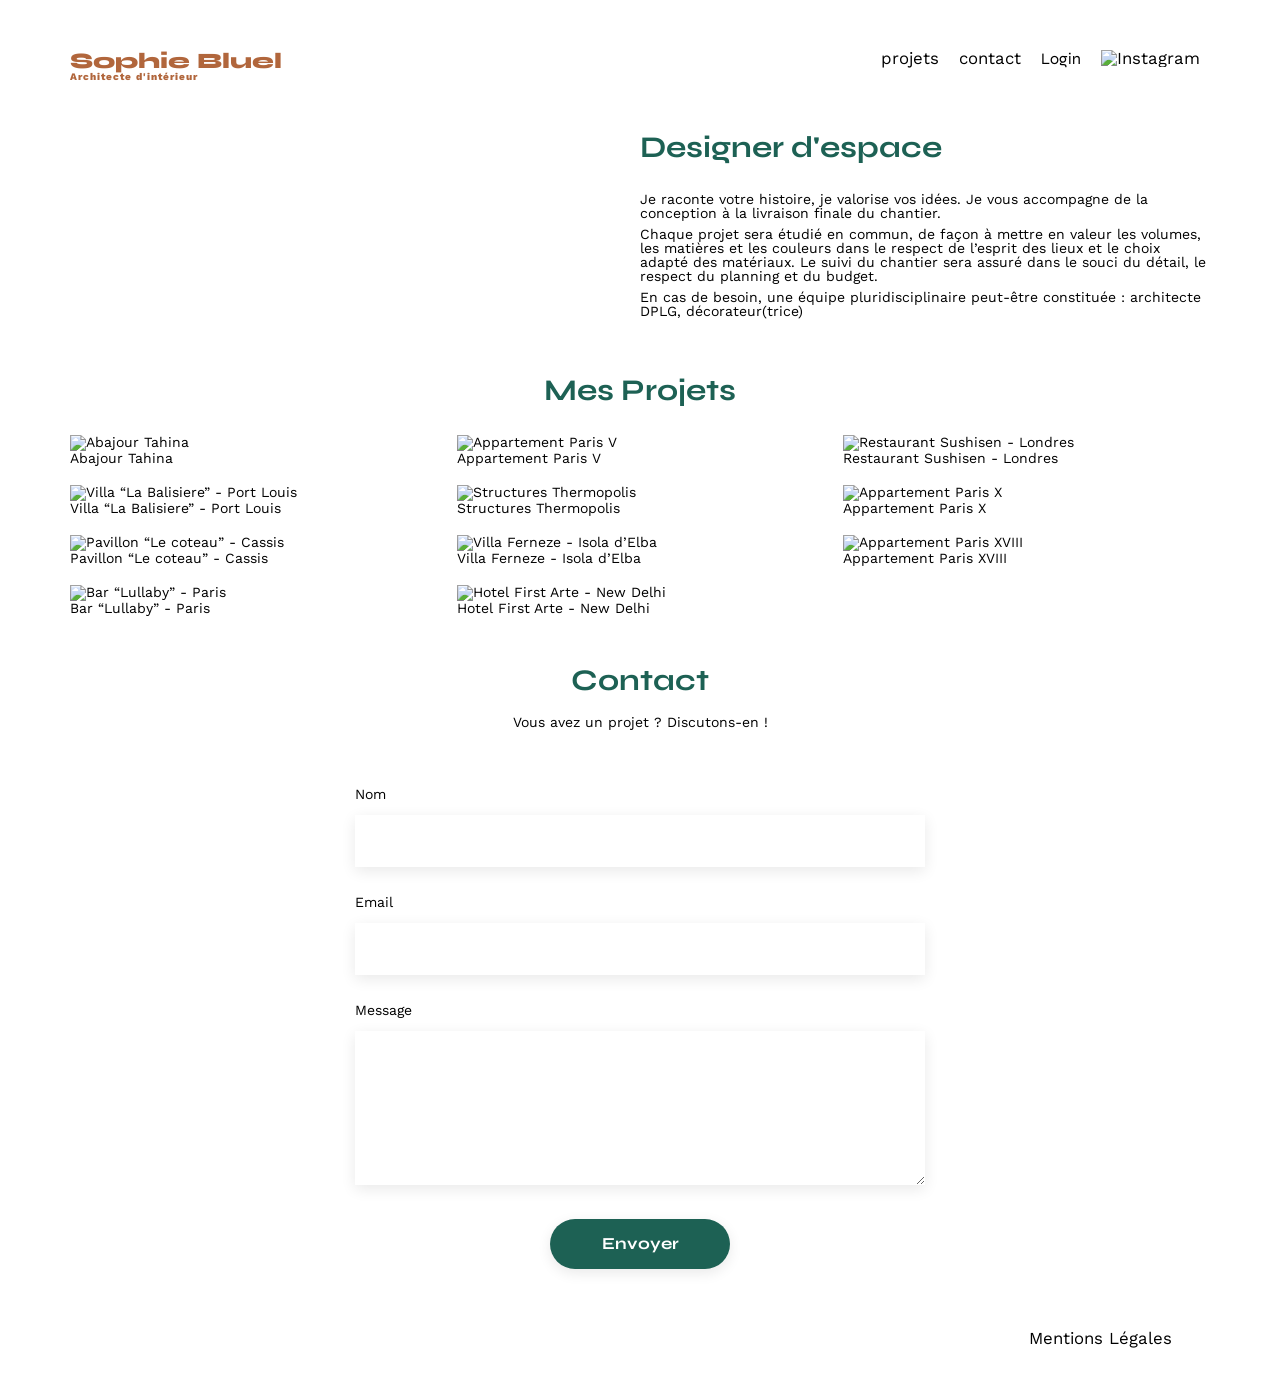
==== FrontEnd/index.html @ 1c9aee9c "first commit" ====
<!DOCTYPE html>
<html lang="fr">

<head>
	<meta charset="UTF-8">
	<title>Sophie Bluel - Architecte d'intérieur</title>
	<meta name="viewport" content="width=device-width, initial-scale=1.0">
	<link rel="preconnect" href="https://fonts.googleapis.com">
	<link rel="preconnect" href="https://fonts.gstatic.com" crossorigin>
	<link href="https://fonts.googleapis.com/css2?family=Syne:wght@700;800&family=Work+Sans&display=swap"
		rel="stylesheet">
	<link rel="stylesheet" href="https://cdnjs.cloudflare.com/ajax/libs/font-awesome/6.5.0/css/all.min.css">
	<meta name="description" content="">
	<link rel="stylesheet" href="./assets/style.css">
</head>

<body>
	<header>
		<h1>Sophie Bluel <span>Architecte d'intérieur</span></h1>
		<nav>
			<ul>
				<li>projets</li>
				<li>contact</li>
				<li><a href="connexion.html">Login</a></li>
				<li><img src="./assets/icons/instagram.png" alt="Instagram"></li>
			</ul>
		</nav>
	</header>
	<main>
		<section id="introduction">
			<figure>
				<img src="./assets/images/sophie-bluel.png" alt="">
			</figure>
			<article>
				<h2>Designer d'espace</h2>
				<p>Je raconte votre histoire, je valorise vos idées. Je vous accompagne de la conception à la livraison
					finale du chantier.</p>
				<p>Chaque projet sera étudié en commun, de façon à mettre en valeur les volumes, les matières et les
					couleurs dans le respect de l’esprit des lieux et le choix adapté des matériaux. Le suivi du
					chantier sera assuré dans le souci du détail, le respect du planning et du budget.</p>
				<p>En cas de besoin, une équipe pluridisciplinaire peut-être constituée : architecte DPLG,
					décorateur(trice)</p>
			</article>
		</section>
		<section id="portfolio">
			<div class="portfolio-title">
				<h2>Mes Projets</h2>
				<button class="edit-btn">
					<i class="fa-regular fa-pen-to-square"></i>
					<span>Modifier</span>
				</button>
			</div>
			<div class="gallery">
				<figure>
					<img src="assets/images/abajour-tahina.png" alt="Abajour Tahina">
					<figcaption>Abajour Tahina</figcaption>
				</figure>
				<figure>
					<img src="assets/images/appartement-paris-v.png" alt="Appartement Paris V">
					<figcaption>Appartement Paris V</figcaption>
				</figure>
				<figure>
					<img src="assets/images/restaurant-sushisen-londres.png" alt="Restaurant Sushisen - Londres">
					<figcaption>Restaurant Sushisen - Londres</figcaption>
				</figure>
				<figure>
					<img src="assets/images/la-balisiere.png" alt="Villa “La Balisiere” - Port Louis">
					<figcaption>Villa “La Balisiere” - Port Louis</figcaption>
				</figure>
				<figure>
					<img src="assets/images/structures-thermopolis.png" alt="Structures Thermopolis">
					<figcaption>Structures Thermopolis</figcaption>
				</figure>
				<figure>
					<img src="assets/images/appartement-paris-x.png" alt="Appartement Paris X">
					<figcaption>Appartement Paris X</figcaption>
				</figure>
				<figure>
					<img src="assets/images/le-coteau-cassis.png" alt="Pavillon “Le coteau” - Cassis">
					<figcaption>Pavillon “Le coteau” - Cassis</figcaption>
				</figure>
				<figure>
					<img src="assets/images/villa-ferneze.png" alt="Villa Ferneze - Isola d’Elba">
					<figcaption>Villa Ferneze - Isola d’Elba</figcaption>
				</figure>
				<figure>
					<img src="assets/images/appartement-paris-xviii.png" alt="Appartement Paris XVIII">
					<figcaption>Appartement Paris XVIII</figcaption>
				</figure>
				<figure>
					<img src="assets/images/bar-lullaby-paris.png" alt="Bar “Lullaby” - Paris">
					<figcaption>Bar “Lullaby” - Paris</figcaption>
				</figure>
				<figure>
					<img src="assets/images/hotel-first-arte-new-delhi.png" alt="Hotel First Arte - New Delhi">
					<figcaption>Hotel First Arte - New Delhi</figcaption>
				</figure>
			</div>
		</section>
		<section id="contact">
			<h2>Contact</h2>
			<p>Vous avez un projet ? Discutons-en !</p>
			<form action="#" method="post">
				<label for="name">Nom</label>
				<input type="text" name="name" id="name">
				<label for="email">Email</label>
				<input type="email" name="email" id="email">
				<label for="message">Message</label>
				<textarea name="message" id="message" cols="30" rows="10"></textarea>
				<input type="submit" value="Envoyer">
			</form>
		</section>

		<aside id="modal" class="modal" aria-hidden="true" role="dialog" aria-labelledby="titlemodal">
			<div class="modal-wrapper js-modal-stop">
				<button class="close-modal"><i class="fa-solid fa-xmark"></i></button>

				<div id="modal-gallery-view">
					<h3 id="titlemodal">Galerie photo</h3>
					<div class="modal-gallery"></div>
					<hr>
					<button class="btn-add-photo">Ajouter une photo</button>
				</div>


				<div id="modal-add-view">
					<div class="modal-view-back">
						<i class="fa-solid fa-arrow-left btn-back"></i>
					</div>
					<h3>Ajout photo</h3>
					<form id="add-work">
						<div class="upload-container">
							<div id="drop-zone">
								<i class="fa-regular fa-image"></i>
								<label for="file-upload" class="label-file">+ Ajouter photo</label>
								<input type="file" id="file-upload" name="image" accept="image/png, image/jpeg" hidden>
								<p>jpg, png : 4mo max</p>
								<img id="image-preview" src="#" alt="Aperçu">
							</div>
						</div>
						<div class="input-group">
							<label for="title">Titre</label>
							<input type="text" name="title" id="form-title" required>
						</div>
						<div class="input-group">
							<label for="category">Catégorie</label>
							<select name="category" id="form-category" required>
								<option value=""></option>
							</select>
						</div>
						<hr>
						<button type="submit" class="btn-validate" disabled>Valider</button>
					</form>
				</div>
			</div>
		</aside>
	</main>

	<footer>
		<nav>
			<ul>
				<li>Mentions Légales</li>
			</ul>
		</nav>
	</footer>

	<script src="script.js"></script>
</body>

</html>
---- FrontEnd/assets/style.css ----
/* http://meyerweb.com/eric/tools/css/reset/
   v2.0 | 20110126
   License: none (public domain)
*/

html,
body,
div,
span,
applet,
object,
iframe,
h1,
h2,
h3,
h4,
h5,
h6,
p,
blockquote,
pre,
a,
abbr,
acronym,
address,
big,
cite,
code,
del,
dfn,
em,
img,
ins,
kbd,
q,
s,
samp,
small,
strike,
strong,
sub,
sup,
tt,
var,
b,
u,
i,
center,
dl,
dt,
dd,
ol,
ul,
li,
fieldset,
form,
label,
legend,
table,
caption,
tbody,
tfoot,
thead,
tr,
th,
td,
article,
aside,
canvas,
details,
embed,
figure,
figcaption,
footer,
header,
hgroup,
menu,
nav,
output,
ruby,
section,
summary,
time,
mark,
audio,
video {
	margin: 0;
	padding: 0;
	border: 0;
	font-size: 100%;
	font: inherit;
	vertical-align: baseline;
}

/* HTML5 display-role reset for older browsers */
article,
aside,
details,
figcaption,
figure,
footer,
header,
hgroup,
menu,
nav,
section {
	display: block;
}

body {
	line-height: 1;
}

ol,
ul {
	list-style: none;
}

blockquote,
q {
	quotes: none;
}

blockquote:before,
blockquote:after,
q:before,
q:after {
	content: '';
	content: none;
}

table {
	border-collapse: collapse;
	border-spacing: 0;
}

/** end reset css**/
body {
	max-width: 1140px;
	margin: auto;
	font-family: 'Work Sans';
	font-size: 14px;
}

header {
	display: flex;
	justify-content: space-between;
	margin: 50px 0
}

section {
	margin: 50px 0
}

h1 {
	display: flex;
	flex-direction: column;
	font-family: 'Syne';
	font-size: 22px;
	font-weight: 800;
	color: #B1663C
}

h1>span {
	font-family: 'Work Sans';
	font-size: 10px;
	letter-spacing: 0.1em;
	;
}

h2 {
	font-family: 'Syne';
	font-weight: 700;
	font-size: 30px;
	color: #1D6154
}

nav ul {
	display: flex;
	align-items: center;
	list-style-type: none;

}

nav li {
	padding: 0 10px;
	font-size: 1.2em;
}

li:hover {
	color: #B1663C;
}

nav ul li a {
	text-decoration: none;
	font-family: 'Syne';
	font-weight: 400;
	font-size: 16px;
	color: #000000;
}

nav ul li a:hover {
	color: #B1663C;
}

#introduction {
	display: flex;
	align-items: center;
}

#introduction figure {
	flex: 1
}

#introduction img {
	display: block;
	margin: auto;
	width: 80%;
}

#introduction article {
	flex: 1
}

#introduction h2 {
	margin-bottom: 1em;
}

#introduction p {
	margin-bottom: 0.5em;
}

#portfolio h2 {
	text-align: center;
	margin-bottom: 1em;
}

.gallery {
	width: 100%;
	display: grid;
	grid-template-columns: 1fr 1fr 1fr;
	grid-column-gap: 20px;
	grid-row-gap: 20px;
}

.gallery img {
	width: 100%;

}

#contact {
	width: 50%;
	margin: auto;
}

#contact>* {
	text-align: center;
}

#contact h2 {
	margin-bottom: 20px;
}

#contact form {
	text-align: left;
	margin-top: 30px;
	display: flex;
	flex-direction: column;
}

#contact input {
	height: 50px;
	font-size: 1.2em;
	border: none;
	box-shadow: 0px 4px 14px rgba(0, 0, 0, 0.09);
}

#contact label {
	margin: 2em 0 1em 0;
}

#contact textarea {
	border: none;
	box-shadow: 0px 4px 14px rgba(0, 0, 0, 0.09);
}

input[type="submit"] {
	font-family: 'Syne';
	font-weight: 700;
	color: white;
	background-color: #1D6154;
	margin: 2em auto;
	width: 180px;
	text-align: center;
	border-radius: 60px;
}

footer nav ul {
	display: flex;
	justify-content: flex-end;
	margin: 2em
}

/*ajout*/
.filter {
	display: flex;
	justify-content: center;
	align-items: center;
	gap: 10px;
	margin-top: 51px;
	margin-bottom: 51px;
}

.filter button {
	font-family: "Syne";
	font-size: 16px;
	font-weight: 700;
	color: #1D6154;
	padding: 9px 10px;
	border: solid 1px #1D6154;
	background-color: white;
	border-radius: 60px;
	min-width: 100px;
}

.filter button:hover {
	color: white;
	background-color: #1D6154;
	transition: 500ms;
}


#connexion {
	width: 50%;
	margin: auto;
}

#connexion>* {
	text-align: center;
}

#connexion h2 {
	margin-bottom: 37px;
}

#connexion form {
	text-align: left;
	display: flex;
	flex-direction: column;
}

#connexion input {
	height: 51px;
	font-size: 1.2em;
	border: none;
	box-shadow: 0px 4px 14px rgba(0, 0, 0, 0.09);
}

#connexion label {
	margin: 2em 0 1em 0;
}

input[type="submit"] {
	font-family: 'Syne';
	font-weight: 700;
	color: white;
	background-color: #1D6154;
	margin: 2em auto;
	width: 180px;
	text-align: center;
	border-radius: 60px;
}

#connexion a {
	color: #3D3D3D;
	font: 500;
	text-align: center;
}

.portfolio-title {
	display: flex;
	justify-content: center;
	gap: 15px;
	align-items: baseline;
}

.edit-btn {
	display: flex;
	align-items: center;
	gap: 8px;
	background: none;
	border: none;
	font-size: 16px;
	cursor: pointer;
	display: none;
}

.mb-portfolio {
	margin-bottom: 60px;
	margin-top: 100px;
}

/*modal*/
.modal {
	position: fixed;
	inset: 0;
	background-color: rgba(0, 0, 0, 0.2);
	display: none;
	justify-content: center;
	align-items: center;
	z-index: 1000;
}

.modal-wrapper {
	background-color: white;
	width: 500px;
	border-radius: 10px;
	padding: 30px;
	position: relative;
	text-align: center;
}

.close-modal {
	position: absolute;
	top: 15px;
	right: 20px;
	background: none;
	border: none;
	font-size: 20px;
	cursor: pointer;
}

.modal-wrapper h3 {
	margin-bottom: 30px;
	font-size: 22px;
	font-weight: 500;
}

.modal-gallery {
	display: grid;
	grid-template-columns: repeat(5, 1fr);
	gap: 10px;
	margin-bottom: 30px;
}

.modal-gallery figure {
	margin: 0;
	width: 100%;
	height: 100px;
	overflow: hidden;
	position: relative;
}

.modal-gallery img {
	width: 100%;
	height: 100%;
	object-fit: cover;
	border-radius: 3px;
}

.modal-gallery button {
	position: absolute;
	top: 5px;
	right: 5px;
	background-color: black;
	color: white;
	border: none;
	padding: 5px;
	font-size: 12px;
	cursor: pointer;
	border-radius: 2px;
}

.modal-gallery button {
	position: absolute;
	top: 5px;
	right: 5px;
	background-color: black;
	color: white;
	border: none;
	padding: 5px;
	font-size: 12px;
	cursor: pointer;
	border-radius: 2px;
}

.btn-add-photo {
	background-color: #1D6154;
	color: white;
	border: none;
	padding: 10px 25px;
	border-radius: 25px;
	cursor: pointer;
	font-size: 14px;
	margin-top: 35px;
}

/*ajout d'image*/
#modal-add-view {
	display: flex;
	flex-direction: column;
	display: none;
	padding-inline: 50px;
}

.upload-container {
	background-color: #E8F1F6;
	border-radius: 3px;
	padding: 20px;
	text-align: center;
	margin-top: 20px;
}

#modal-add-view hr {
	margin-top: 35px;
}

#drop-zone {
	width: 100%;
	height: 150px;
	border-radius: 10px;
	display: flex;
	flex-direction: column;
	align-items: center;
	justify-content: center;
	cursor: pointer;
	background-color: #E8F1F6;
	position: relative;
	overflow: hidden;
}

#drop-zone img {
	position: absolute;
	top: 0;
	left: 0;
	width: 100%;
	height: 100%;
	object-fit: cover;
	display: none;
	border-radius: 10px;
	z-index: 1;
}

#drop-zone label,
#drop-zone p {
	position: relative;
	z-index: 2;
}

#drop-zone i {
	font-size: 2.5rem;
	color: #CBD6DC;
	margin-bottom: 10px;
}

#drop-zone label {
	cursor: pointer;
	color: #1D6154;
	font-weight: 500;
	background-color: #CBD6DC;
	padding: 8px 15px;
	border-radius: 60px;
	margin-bottom: 10px;
}

#image-preview {
	width: 100%;
	height: 150px;
	object-fit: cover;
	border-radius: 5px;
	display: none;
}

.input-group {
	display: flex;
	flex-direction: column;
	margin-top: 15px;
	align-items: flex-start;
}

.input-group label {
	margin-bottom: 5px;
	font-weight: 600;
}

.input-group input,
.input-group select {
	padding: 10px;
	border-radius: 5px;
	border: 1px solid #ccc;
	font-size: 1rem;
	width: 100%;
}

.btn-validate {
	margin-top: 20px;
	width: 100%;
	padding: 12px;
	border: none;
	border-radius: 25px;
	background-color: #1D6154;
	color: white;
	font-weight: 600;
	cursor: pointer;
}

.btn-validate:disabled {
	background-color: #ccc;
	cursor: not-allowed;
}

.btn-back {
	position: absolute;
	top: 20px;
	left: 50px;
}
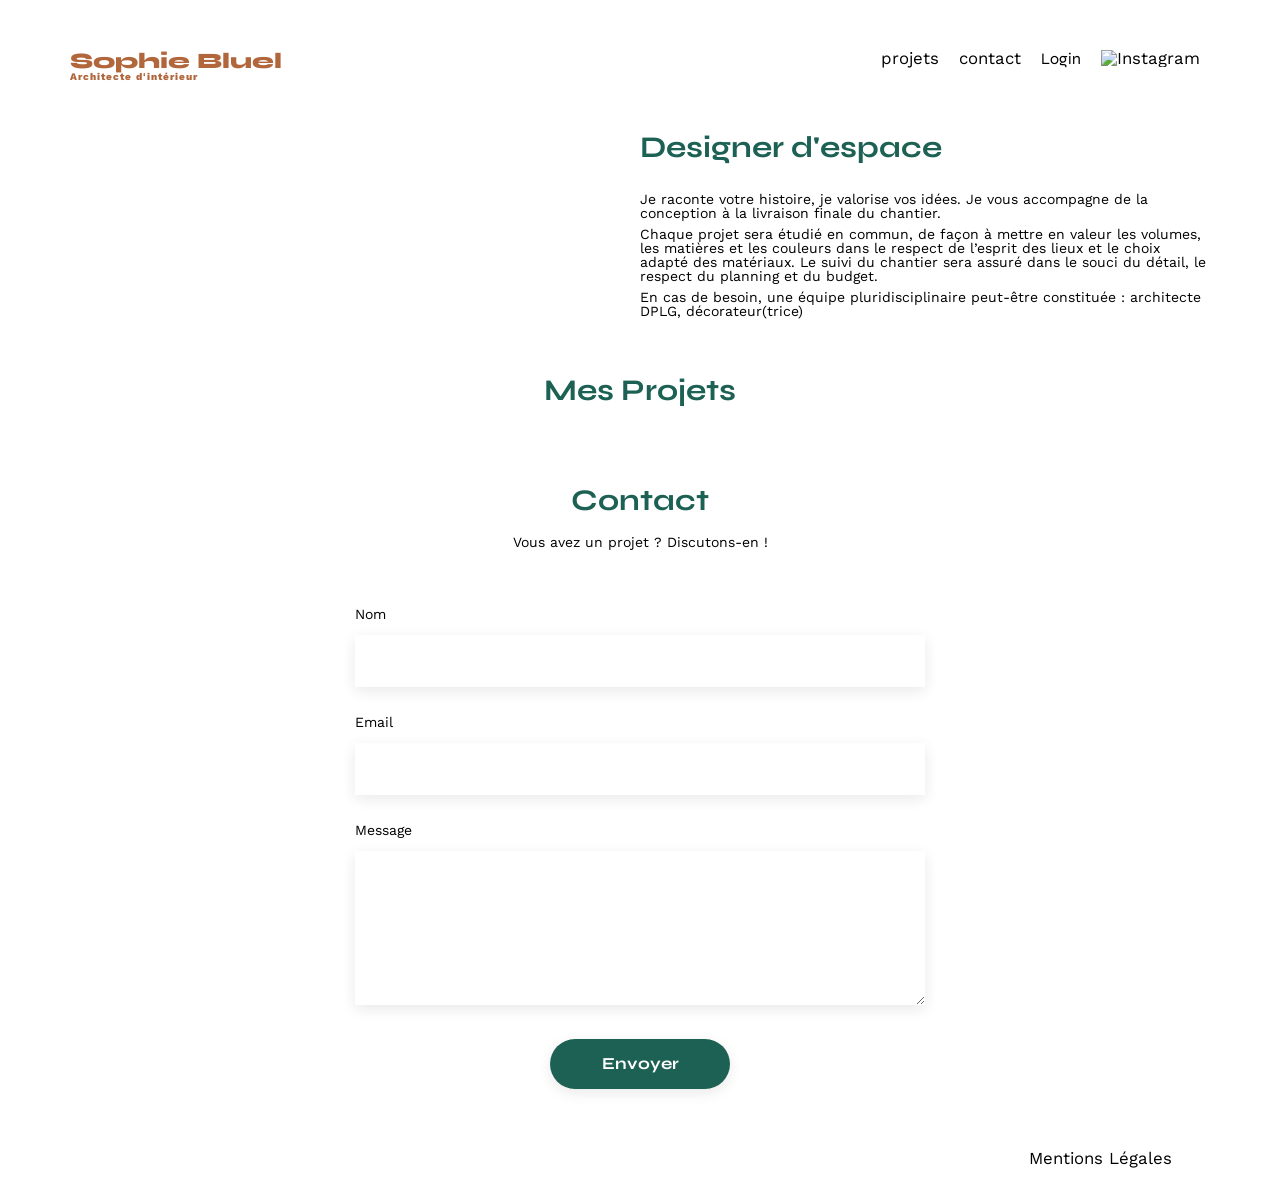
==== commit 98fb5af3: "ajout des fichiers api et gallery" ====
--- a/FrontEnd/index.html
+++ b/FrontEnd/index.html
@@ -164,7 +164,7 @@
 		</nav>
 	</footer>
 
-	<script src="script.js"></script>
+	<script type="module" src="js/script.js"></script>
 </body>
 
 </html>
